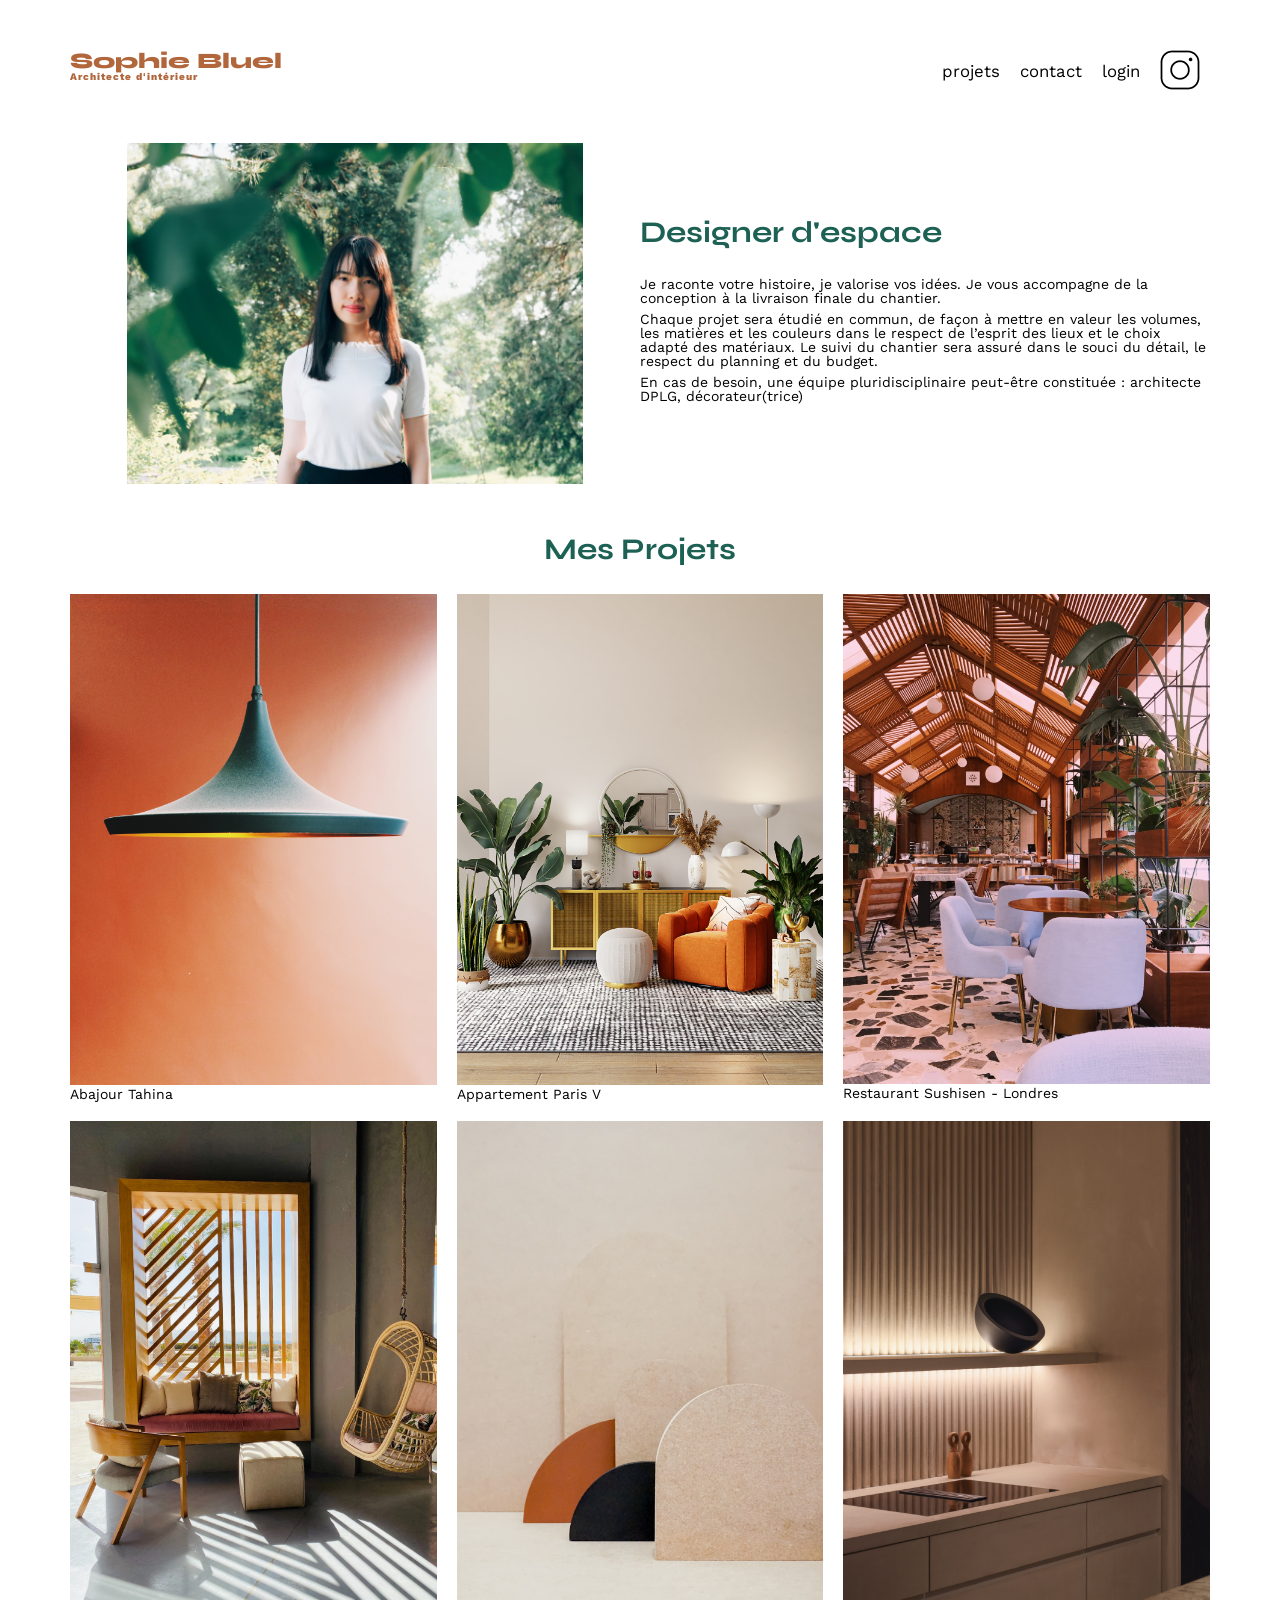
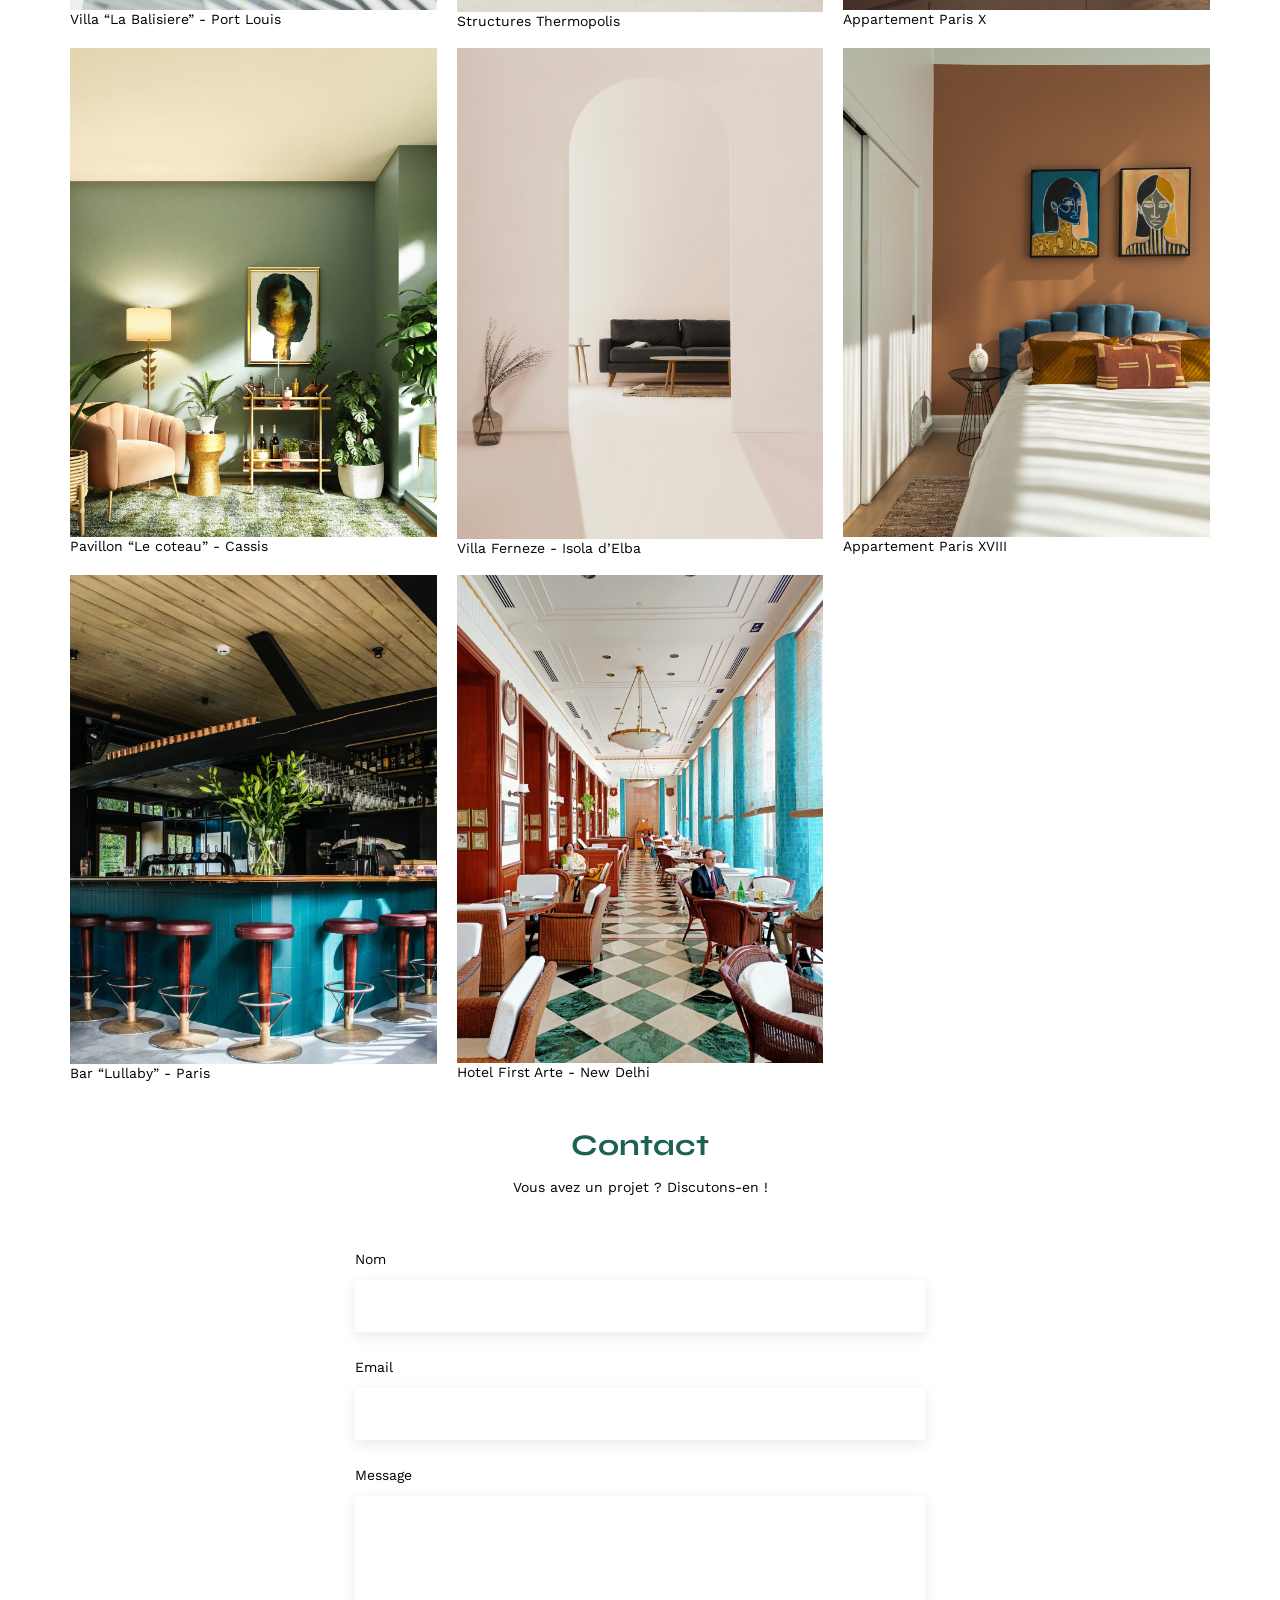
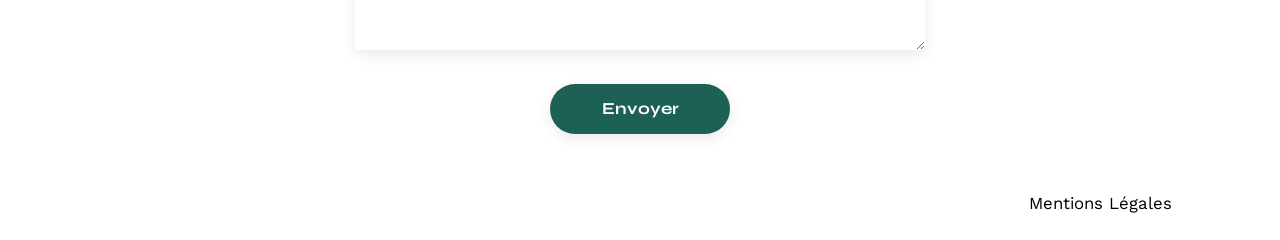
==== FrontEnd/index.html @ e43ee9db "maj des documents" ====
<!DOCTYPE html>
<html lang="fr">
<head>
	<meta charset="UTF-8">
	<title>Sophie Bluel - Architecte d'intérieur</title>
	<meta name="viewport" content="width=device-width, initial-scale=1.0">
	<link rel="preconnect" href="https://fonts.googleapis.com">
	<link rel="preconnect" href="https://fonts.gstatic.com" crossorigin>
	<link href="https://fonts.googleapis.com/css2?family=Syne:wght@700;800&family=Work+Sans&display=swap" rel="stylesheet">
	<meta name="description" content="">
	<link rel="stylesheet" href="./assets/style.css">
</head>
<body>
<header>
	<h1>Sophie Bluel <span>Architecte d'intérieur</span></h1>
	<nav>
		<ul>
			<li>projets</li>
			<li>contact</li>
			<li>login</li>
			<li><img src="./assets/icons/instagram.png" alt="Instagram"></li>
		</ul>
	</nav>
</header>
<main>
	<section id="introduction">
		<figure>
			<img src="./assets/images/sophie-bluel.png" alt="">
		</figure>
		<article>
			<h2>Designer d'espace</h2>
			<p>Je raconte votre histoire, je valorise vos idées. Je vous accompagne de la conception à la livraison finale du chantier.</p>
			<p>Chaque projet sera étudié en commun, de façon à mettre en valeur les volumes, les matières et les couleurs dans le respect de l’esprit des lieux et le choix adapté des matériaux. Le suivi du chantier sera assuré dans le souci du détail, le respect du planning et du budget.</p>
			<p>En cas de besoin, une équipe pluridisciplinaire peut-être constituée : architecte DPLG, décorateur(trice)</p>
		</article>
	</section>
	<section id="portfolio">
		<h2>Mes Projets</h2>
		<div class="gallery">
			<figure>
				<img src="assets/images/abajour-tahina.png" alt="Abajour Tahina">
				<figcaption>Abajour Tahina</figcaption>
			</figure>
			<figure>
				<img src="assets/images/appartement-paris-v.png" alt="Appartement Paris V">
				<figcaption>Appartement Paris V</figcaption>
			</figure>
			<figure>
				<img src="assets/images/restaurant-sushisen-londres.png" alt="Restaurant Sushisen - Londres">
				<figcaption>Restaurant Sushisen - Londres</figcaption>
			</figure>
			<figure>
				<img src="assets/images/la-balisiere.png" alt="Villa “La Balisiere” - Port Louis">
				<figcaption>Villa “La Balisiere” - Port Louis</figcaption>
			</figure>
			<figure>
				<img src="assets/images/structures-thermopolis.png" alt="Structures Thermopolis">
				<figcaption>Structures Thermopolis</figcaption>
			</figure>
			<figure>
				<img src="assets/images/appartement-paris-x.png" alt="Appartement Paris X">
				<figcaption>Appartement Paris X</figcaption>
			</figure>
			<figure>
				<img src="assets/images/le-coteau-cassis.png" alt="Pavillon “Le coteau” - Cassis">
				<figcaption>Pavillon “Le coteau” - Cassis</figcaption>
			</figure>
			<figure>
				<img src="assets/images/villa-ferneze.png" alt="Villa Ferneze - Isola d’Elba">
				<figcaption>Villa Ferneze - Isola d’Elba</figcaption>
			</figure>
			<figure>
				<img src="assets/images/appartement-paris-xviii.png" alt="Appartement Paris XVIII">
				<figcaption>Appartement Paris XVIII</figcaption>
			</figure>
			<figure>
				<img src="assets/images/bar-lullaby-paris.png" alt="Bar “Lullaby” - Paris">
				<figcaption>Bar “Lullaby” - Paris</figcaption>
			</figure>
			<figure>
				<img src="assets/images/hotel-first-arte-new-delhi.png" alt="Hotel First Arte - New Delhi">
				<figcaption>Hotel First Arte - New Delhi</figcaption>
			</figure>
		</div>
	</section>
	<section id="contact">
		<h2>Contact</h2>
		<p>Vous avez un projet ? Discutons-en !</p>
		<form action="#" method="post">
			<label for="name">Nom</label>
			<input type="text" name="name" id="name">
			<label for="email">Email</label>
			<input type="email" name="email" id="email">
			<label for="message">Message</label>
			<textarea name="message" id="message" cols="30" rows="10"></textarea>
			<input type="submit" value="Envoyer">
		</form>
	</section>
</main>

<footer>
	<nav>
		<ul>
			<li>Mentions Légales</li>
		</ul>
	</nav>
</footer>
</body>
</html>
---- FrontEnd/assets/style.css ----
/* http://meyerweb.com/eric/tools/css/reset/
   v2.0 | 20110126
   License: none (public domain)
*/

html, body, div, span, applet, object, iframe,
h1, h2, h3, h4, h5, h6, p, blockquote, pre,
a, abbr, acronym, address, big, cite, code,
del, dfn, em, img, ins, kbd, q, s, samp,
small, strike, strong, sub, sup, tt, var,
b, u, i, center,
dl, dt, dd, ol, ul, li,
fieldset, form, label, legend,
table, caption, tbody, tfoot, thead, tr, th, td,
article, aside, canvas, details, embed,
figure, figcaption, footer, header, hgroup,
menu, nav, output, ruby, section, summary,
time, mark, audio, video {
	margin: 0;
	padding: 0;
	border: 0;
	font-size: 100%;
	font: inherit;
	vertical-align: baseline;
}
/* HTML5 display-role reset for older browsers */
article, aside, details, figcaption, figure,
footer, header, hgroup, menu, nav, section {
	display: block;
}
body {
	line-height: 1;
}
ol, ul {
	list-style: none;
}
blockquote, q {
	quotes: none;
}
blockquote:before, blockquote:after,
q:before, q:after {
	content: '';
	content: none;
}
table {
	border-collapse: collapse;
	border-spacing: 0;
}
/** end reset css**/
body {
	max-width: 1140px;
	margin:auto;
	font-family: 'Work Sans' ;
	font-size: 14px;
}
header {
	display: flex;
	justify-content: space-between;
	margin: 50px 0
}
section {
	margin: 50px 0
}

h1{
	display: flex;
	flex-direction: column;
	font-family: 'Syne';
	font-size: 22px;
	font-weight: 800;
	color: #B1663C
}

h1 > span {
	font-family: 'Work Sans';
	font-size:10px;
	letter-spacing: 0.1em;
;
}

h2{
	font-family: 'Syne';
	font-weight: 700;
	font-size: 30px;
	color: #1D6154
}
nav ul {
	display: flex;
	align-items: center;
	list-style-type: none;

}
nav li {
	padding: 0 10px;
	font-size: 1.2em;
}

li:hover {
	color: #B1663C;
}
#introduction {
	display: flex;
	align-items: center;
}
#introduction figure {
	flex: 1
}
#introduction img {
	display: block;
	margin: auto;
	width: 80%;
}

#introduction article {
	flex: 1
}
#introduction h2 {
	margin-bottom: 1em;
}

#introduction p {
	margin-bottom: 0.5em;
}
#portfolio h2 {
	text-align: center;
	margin-bottom: 1em;
}
.gallery {
	width: 100%;
	display: grid;
	grid-template-columns: 1fr 1fr 1fr;
	grid-column-gap: 20px;
	grid-row-gap: 20px;
}

.gallery img {
	width: 100%;

}
#contact {
	width: 50%;
margin: auto;
}
#contact > * {
	text-align: center;

}
#contact h2{
	margin-bottom: 20px;
}
#contact form {
	text-align: left;
	margin-top:30px;
	display: flex;
	flex-direction: column;
}

#contact input {
	height: 50px;
	font-size: 1.2em;
	border: none;
	box-shadow: 0px 4px 14px rgba(0, 0, 0, 0.09);
}
#contact label {
	margin: 2em 0 1em 0;
}
#contact textarea {
	border: none;
	box-shadow: 0px 4px 14px rgba(0, 0, 0, 0.09);
}

input[type="submit"]{
	font-family: 'Syne';
	font-weight: 700;
	color: white;
	background-color: #1D6154;
	margin : 2em auto ;
	width: 180px;
	text-align: center;
	border-radius: 60px ;
}

footer nav ul {
	display: flex;
	justify-content: flex-end;
	margin: 2em
}
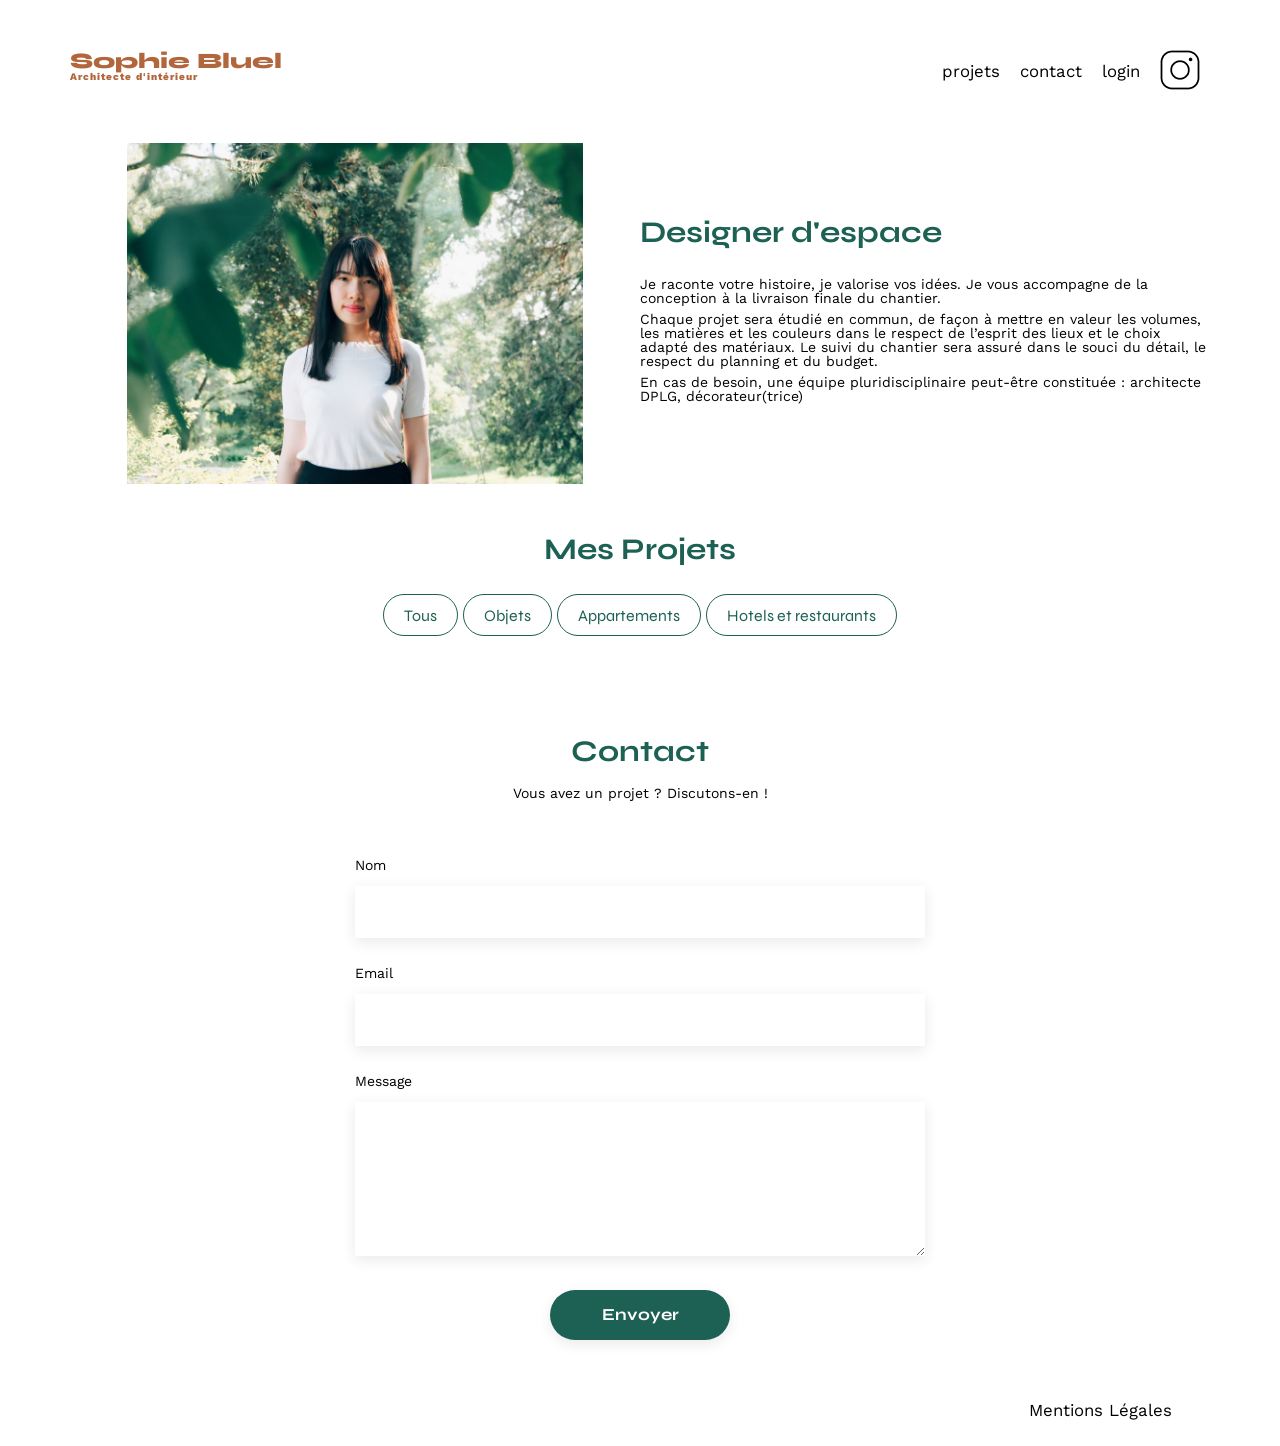
==== commit 668f02c1: "boutons crées et rendu fonctionnels" ====
--- a/FrontEnd/index.html
+++ b/FrontEnd/index.html
@@ -37,50 +37,6 @@
 	<section id="portfolio">
 		<h2>Mes Projets</h2>
 		<div class="gallery">
-			<figure>
-				<img src="assets/images/abajour-tahina.png" alt="Abajour Tahina">
-				<figcaption>Abajour Tahina</figcaption>
-			</figure>
-			<figure>
-				<img src="assets/images/appartement-paris-v.png" alt="Appartement Paris V">
-				<figcaption>Appartement Paris V</figcaption>
-			</figure>
-			<figure>
-				<img src="assets/images/restaurant-sushisen-londres.png" alt="Restaurant Sushisen - Londres">
-				<figcaption>Restaurant Sushisen - Londres</figcaption>
-			</figure>
-			<figure>
-				<img src="assets/images/la-balisiere.png" alt="Villa “La Balisiere” - Port Louis">
-				<figcaption>Villa “La Balisiere” - Port Louis</figcaption>
-			</figure>
-			<figure>
-				<img src="assets/images/structures-thermopolis.png" alt="Structures Thermopolis">
-				<figcaption>Structures Thermopolis</figcaption>
-			</figure>
-			<figure>
-				<img src="assets/images/appartement-paris-x.png" alt="Appartement Paris X">
-				<figcaption>Appartement Paris X</figcaption>
-			</figure>
-			<figure>
-				<img src="assets/images/le-coteau-cassis.png" alt="Pavillon “Le coteau” - Cassis">
-				<figcaption>Pavillon “Le coteau” - Cassis</figcaption>
-			</figure>
-			<figure>
-				<img src="assets/images/villa-ferneze.png" alt="Villa Ferneze - Isola d’Elba">
-				<figcaption>Villa Ferneze - Isola d’Elba</figcaption>
-			</figure>
-			<figure>
-				<img src="assets/images/appartement-paris-xviii.png" alt="Appartement Paris XVIII">
-				<figcaption>Appartement Paris XVIII</figcaption>
-			</figure>
-			<figure>
-				<img src="assets/images/bar-lullaby-paris.png" alt="Bar “Lullaby” - Paris">
-				<figcaption>Bar “Lullaby” - Paris</figcaption>
-			</figure>
-			<figure>
-				<img src="assets/images/hotel-first-arte-new-delhi.png" alt="Hotel First Arte - New Delhi">
-				<figcaption>Hotel First Arte - New Delhi</figcaption>
-			</figure>
 		</div>
 	</section>
 	<section id="contact">
@@ -105,5 +61,7 @@
 		</ul>
 	</nav>
 </footer>
+<script src="assets/js/index.js" defer></script>
 </body>
+
 </html>
--- a/FrontEnd/assets/style.css
+++ b/FrontEnd/assets/style.css
@@ -125,6 +125,42 @@
 	text-align: center;
 	margin-bottom: 1em;
 }
+
+/*Mon code */
+.btn-filter-div{
+	display:flex;
+	justify-content: center;
+	gap:5px;
+	margin: 0 0 50px 0;
+}
+
+.btn-filter{
+	display:flex;
+	justify-content: center;
+	align-items: center;
+	background-color: white;
+	height:37px;
+	border:1px solid #1D6154;
+	border-radius:60px;
+	margin: 0;
+	padding: 20px;
+	color:#1D6154;
+	font-size:16px;
+	font-family: 'Syne', sans-serif;
+	
+}
+
+.btn-filter:hover {
+	background-color:#1D6154;
+	color: white;
+
+}
+
+
+
+
+
+/*Fin de mon code*/
 .gallery {
 	width: 100%;
 	display: grid;
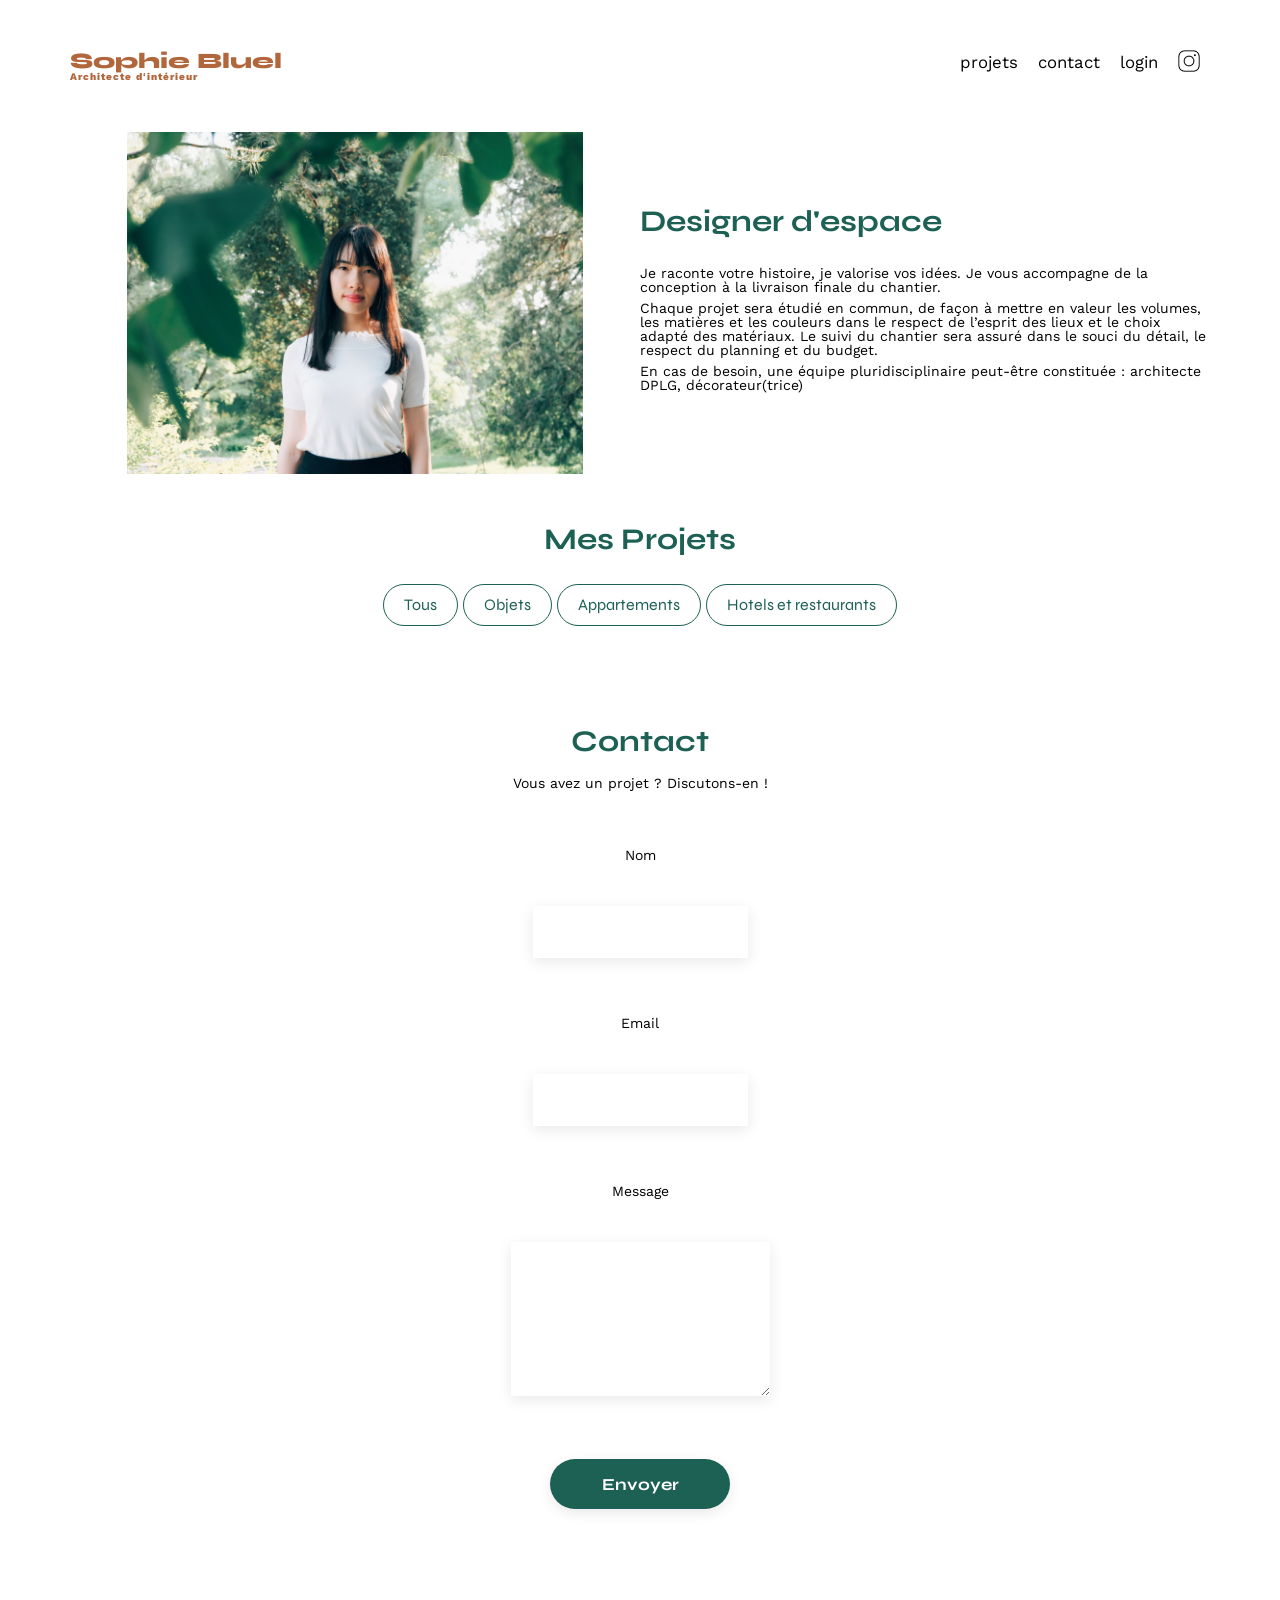
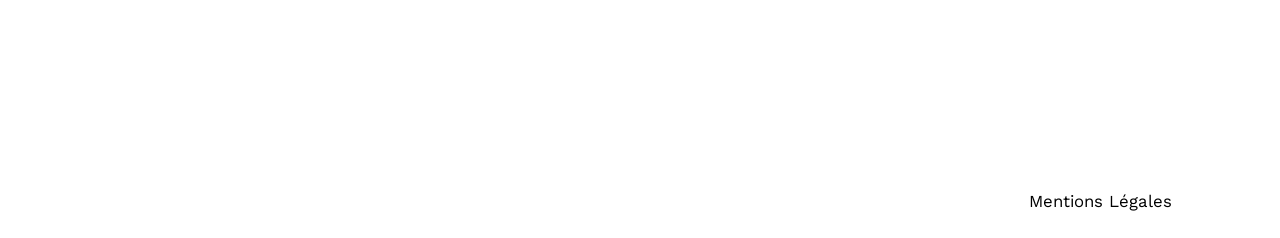
==== commit 2b265010: "liaison git" ====
--- a/FrontEnd/index.html
+++ b/FrontEnd/index.html
@@ -17,7 +17,7 @@
 		<ul>
 			<li>projets</li>
 			<li>contact</li>
-			<li>login</li>
+			<li><a href="http://127.0.0.1:5500/FrontEnd/login.html?">login</a></li>
 			<li><img src="./assets/icons/instagram.png" alt="Instagram"></li>
 		</ul>
 	</nav>
--- a/FrontEnd/assets/style.css
+++ b/FrontEnd/assets/style.css
@@ -98,6 +98,85 @@
 li:hover {
 	color: #B1663C;
 }
+
+/*Mon code : PARTIE SE CONNECTER*/
+.login-page {
+	display:flex;
+	flex-direction: column;
+	height: 100%;
+	background-color: #FFFEF8;
+}
+
+nav img {
+	height:22px;
+	width:22px;
+}
+
+form {
+	display: flex;
+	flex-direction: column;
+	align-items: center;
+	gap: 30px;
+	margin: 100px 0 250px 0;
+}
+
+.form {
+	display: flex;
+	flex-direction: column;
+	width:379px;
+}
+.form label {
+	margin: 5px;
+}
+.form h2 {
+	font-size: 30px;
+	font-weight: bold;
+}
+.form input {
+	height: 51px;
+	border: 0px;
+	box-shadow: 0px 4px 14px 0px rgba(0, 0, 0, 0.25);
+}
+.form p {
+	color: #3D3D3D;
+	font-family: "Work Sans";
+	font-size:14px;
+}
+.lien {
+	color: #3D3D3D;
+	font-family: "Work Sans";
+	font-size:14px;
+	text-decoration: underline; 
+  	text-decoration-color: #3D3D3D;
+}
+.form-button {
+	font-family: "Syne";
+	color:white;
+	background-color:#1D6154;
+	width:179px;
+	height:36px;
+	border-radius: 60px;
+	border: 0px;
+}
+.form-button:hover {
+	background-color:#0E2F28;
+}
+
+
+li a, li a:visited{
+	text-decoration: none;
+	color: inherit; 
+}
+
+
+
+
+
+#login-li {
+	font-weight:bold;
+}
+/*FIN DE MON CODE*/
+
 #introduction {
 	display: flex;
 	align-items: center;
@@ -126,7 +205,7 @@
 	margin-bottom: 1em;
 }
 
-/*Mon code */
+/*Mon code : PARTIE FILTRER*/
 .btn-filter-div{
 	display:flex;
 	justify-content: center;
@@ -155,12 +234,9 @@
 	color: white;
 
 }
-
-
-
-
-
 /*Fin de mon code*/
+
+
 .gallery {
 	width: 100%;
 	display: grid;
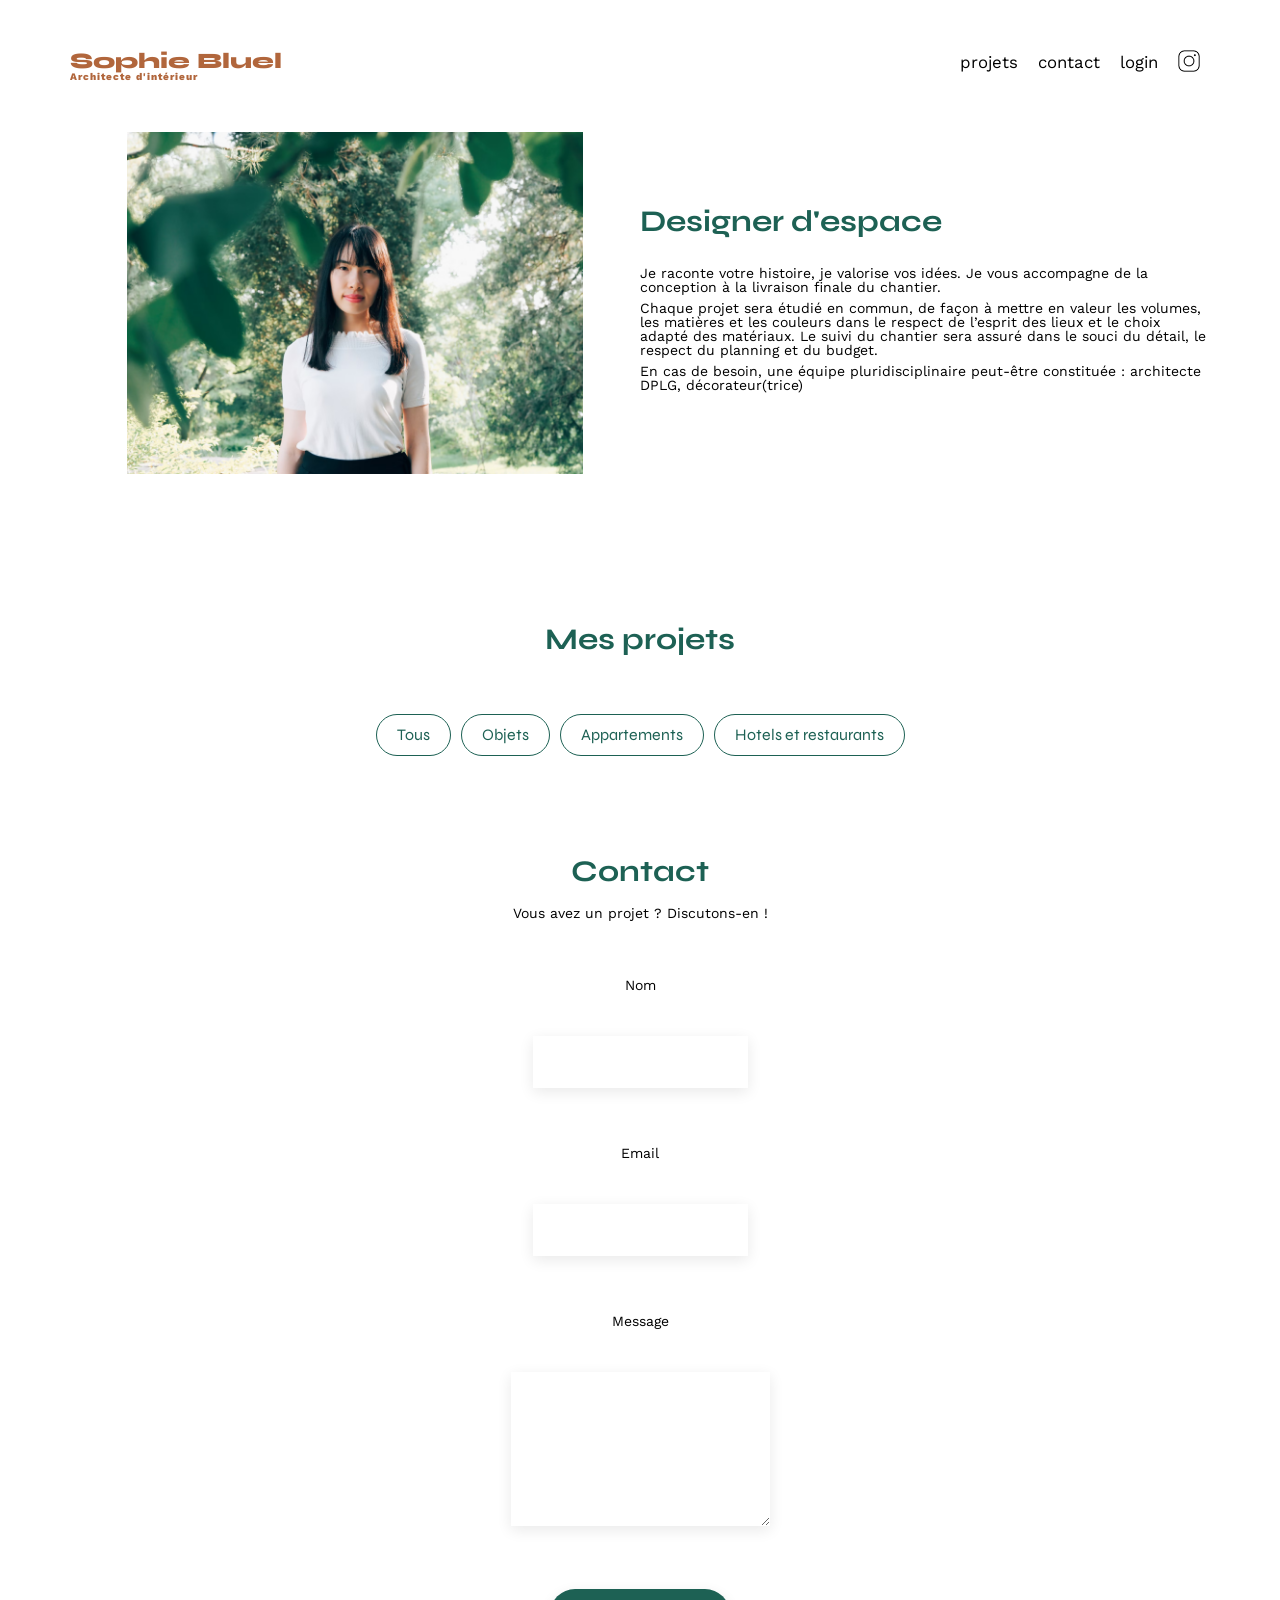
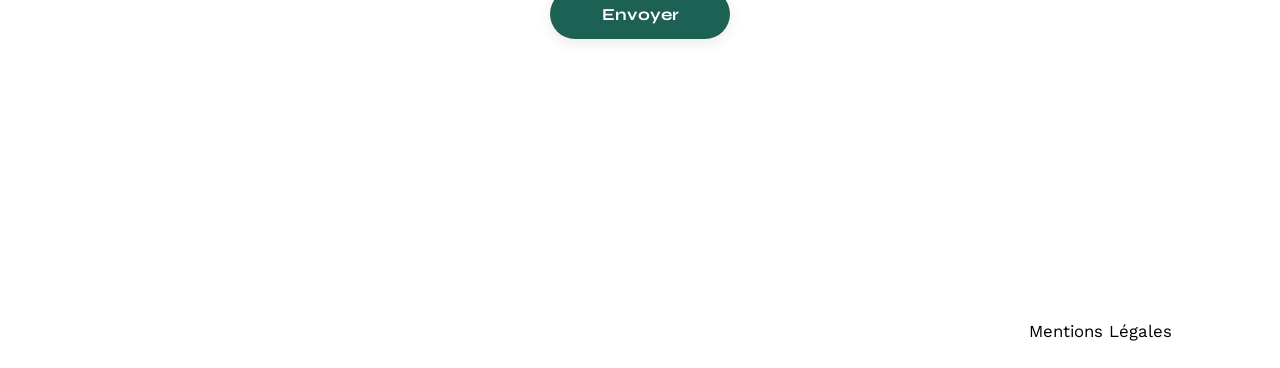
==== commit a51792dd: "ajout du bouton modifier et fin de l'étape 5" ====
--- a/FrontEnd/index.html
+++ b/FrontEnd/index.html
@@ -9,6 +9,7 @@
 	<link href="https://fonts.googleapis.com/css2?family=Syne:wght@700;800&family=Work+Sans&display=swap" rel="stylesheet">
 	<meta name="description" content="">
 	<link rel="stylesheet" href="./assets/style.css">
+	<link rel="stylesheet" href="https://cdnjs.cloudflare.com/ajax/libs/font-awesome/6.4.0/css/all.min.css">
 </head>
 <body>
 <header>
@@ -17,7 +18,7 @@
 		<ul>
 			<li>projets</li>
 			<li>contact</li>
-			<li><a href="http://127.0.0.1:5500/FrontEnd/login.html?">login</a></li>
+			<li id="login-li-index"><a href="http://127.0.0.1:5500/FrontEnd/login.html?">login</a></li>
 			<li><img src="./assets/icons/instagram.png" alt="Instagram"></li>
 		</ul>
 	</nav>
@@ -35,7 +36,10 @@
 		</article>
 	</section>
 	<section id="portfolio">
-		<h2>Mes Projets</h2>
+		<div id="gallery-title">
+			<h2>Mes projets</h2>
+			<button type="button" id="gallery-title-button" class="hidden"><i class="fa-regular fa-pen-to-square"></i> Modifier</button>
+		</div>
 		<div class="gallery">
 		</div>
 	</section>
--- a/FrontEnd/assets/style.css
+++ b/FrontEnd/assets/style.css
@@ -98,118 +98,11 @@
 li:hover {
 	color: #B1663C;
 }
-
-/*Mon code : PARTIE SE CONNECTER*/
-.login-page {
-	display:flex;
-	flex-direction: column;
-	height: 100%;
-	background-color: #FFFEF8;
-}
-
-nav img {
-	height:22px;
-	width:22px;
-}
-
-form {
-	display: flex;
-	flex-direction: column;
-	align-items: center;
-	gap: 30px;
-	margin: 100px 0 250px 0;
-}
-
-.form {
-	display: flex;
-	flex-direction: column;
-	width:379px;
-}
-.form label {
-	margin: 5px;
-}
-.form h2 {
-	font-size: 30px;
-	font-weight: bold;
-}
-.form input {
-	height: 51px;
-	border: 0px;
-	box-shadow: 0px 4px 14px 0px rgba(0, 0, 0, 0.25);
-}
-.form p {
-	color: #3D3D3D;
-	font-family: "Work Sans";
-	font-size:14px;
-}
-.lien {
-	color: #3D3D3D;
-	font-family: "Work Sans";
-	font-size:14px;
-	text-decoration: underline; 
-  	text-decoration-color: #3D3D3D;
-}
-.form-button {
-	font-family: "Syne";
-	color:white;
-	background-color:#1D6154;
-	width:179px;
-	height:36px;
-	border-radius: 60px;
-	border: 0px;
-}
-.form-button:hover {
-	background-color:#0E2F28;
-}
-
-
-li a, li a:visited{
-	text-decoration: none;
-	color: inherit; 
-}
-
-
-
-
-
-#login-li {
-	font-weight:bold;
-}
-/*FIN DE MON CODE*/
-
-#introduction {
-	display: flex;
-	align-items: center;
-}
-#introduction figure {
-	flex: 1
-}
-#introduction img {
-	display: block;
-	margin: auto;
-	width: 80%;
-}
-
-#introduction article {
-	flex: 1
-}
-#introduction h2 {
-	margin-bottom: 1em;
-}
-
-#introduction p {
-	margin-bottom: 0.5em;
-}
-#portfolio h2 {
-	text-align: center;
-	margin-bottom: 1em;
-}
-
 /*Mon code : PARTIE FILTRER*/
 .btn-filter-div{
 	display:flex;
 	justify-content: center;
-	gap:5px;
+	gap:10px;
 	margin: 0 0 50px 0;
 }
 
@@ -234,7 +127,146 @@
 	color: white;
 
 }
+#gallery-title {
+	display: flex;
+	justify-content: center;
+	align-items: center;
+	margin: 150px 0 30px 0;
+}
+#gallery-title-button {
+	height:18px;
+	font-size: 14px;
+	margin: 0 0 30px 0;
+	border: none;
+	font-family: "Work Sans";
+	background-color: white;
+}
+.hidden {
+	display: none;
+}
 /*Fin de mon code*/
+
+/*Mon code : PARTIE SE CONNECTER*/
+.login-page {
+	display:flex;
+	flex-direction: column;
+	height: 100%;
+	background-color: #FFFEF8;
+}
+
+nav img {
+	height:22px;
+	width:22px;
+}
+
+form {
+	display: flex;
+	flex-direction: column;
+	align-items: center;
+	gap: 30px;
+	margin: 100px 0 250px 0;
+}
+
+.form {
+	display: flex;
+	flex-direction: column;
+	width:379px;
+}
+.form label {
+	margin: 5px;
+}
+.form h2 {
+	font-size: 30px;
+	font-weight: bold;
+}
+.form input {
+	height: 51px;
+	border: 0px;
+	box-shadow: 0px 4px 14px 0px rgba(0, 0, 0, 0.25);
+}
+.form p {
+	color: #3D3D3D;
+	font-family: "Work Sans";
+	font-size:14px;
+}
+.lien {
+	color: #3D3D3D;
+	font-family: "Work Sans";
+	font-size:14px;
+	text-decoration: underline; 
+  	text-decoration-color: #3D3D3D;
+}
+.form-button {
+	font-family: "Syne";
+	color:white;
+	background-color:#1D6154;
+	width:179px;
+	height:36px;
+	border-radius: 60px;
+	border: 0px;
+}
+.form-button:hover {
+	background-color:#0E2F28;
+}
+
+
+li a, li a:visited{
+	text-decoration: none;
+	color: inherit; 
+}
+
+
+
+
+
+#login-li {
+	font-weight:bold;
+}
+/*FIN DE MON CODE*/
+
+/* Mode édition*/
+.edition-banner {
+	width: 100%;
+	height: 50px;
+	background-color: black;
+	color: white;
+	display: flex;
+	justify-content: center;
+	align-items: center;
+	font-size:16px;
+	font-family: "Work Sans";
+}
+/*FIN DE MON CODE*/
+
+#introduction {
+	display: flex;
+	align-items: center;
+}
+#introduction figure {
+	flex: 1
+}
+#introduction img {
+	display: block;
+	margin: auto;
+	width: 80%;
+}
+
+#introduction article {
+	flex: 1
+}
+#introduction h2 {
+	margin-bottom: 1em;
+}
+
+#introduction p {
+	margin-bottom: 0.5em;
+}
+#portfolio h2 {
+	text-align: center;
+	margin-bottom: 1em;
+}
+
+
 
 
 .gallery {
